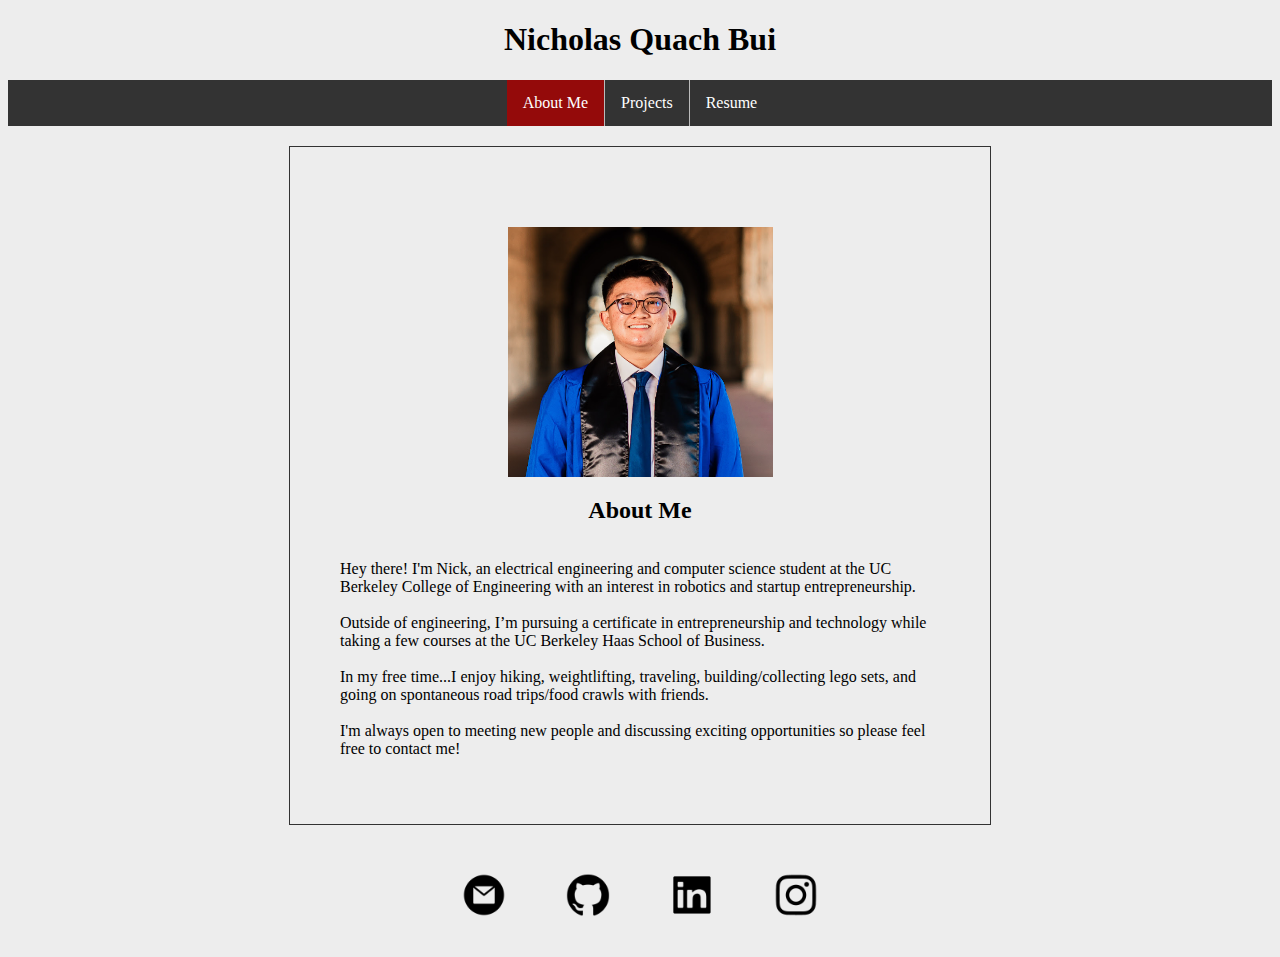
==== index.html @ 92276dda "Pre-React Implementation" ====
<!DOCTYPE html>
<html>

<head>
  <meta charset="UTF-8">
  <meta name="viewport" content="width=device-width; initial-scale=1.0;">
  <title>Nicholas Q. Bui</title>
  <link href="home.css" rel="stylesheet" type="text/css" />
</head>

<body>

  <div class="name">
    <div class="name-text">
      <h1 class="typed">Nicholas Quach Bui</h1>
    </div>
  </div>

  <div class="taskbar">
    <ul>
      <li class="current"><a>About Me</a></li>
      <li><a href="proj.html">Projects</a></li>
      <li><a href="resume.html">Resume</a></li>
    </ul>
  </div>

  <div class="bg-box">

    <div class="pfp-block">
      <img src="pfp.png" class="pfp">
    </div>

    <div class="about-me">
      <div class="about-title">
        <h2>About Me</h2>
      </div>
      <p>Hey there! I'm Nick, an electrical engineering and computer science</a> student at the UC Berkeley College of
        Engineering with an interest in robotics and startup entrepreneurship. <br><br>Outside of engineering, I’m pursuing a certificate in entrepreneurship and technology while taking a few courses at the UC Berkeley Haas School of Business.<br><br> In my free time...I enjoy hiking, weightlifting, traveling, building/collecting lego sets, and going on spontaneous road trips/food crawls with friends.<br></br>I'm always open to meeting new people and discussing exciting opportunities so please feel free to contact me!

    
      </p>
    </div>

  </div>

  <div class="contact">
    <div class="contact-icons">
      <a class="email" href="mailto:nicholasqbui@gmail.com"><img src="email.png" width=100px height=100px></a>
      <a class="git" href="https://github.com/nickkbuii"><img src="git.png" width=100px height=100px></a>
      <a class="linked" href="https://linkedin.com/in/nickkbuii"><img src="linkedin.png" width=100px height=100px></a>
      <a class="insta" href="https://www.instagram.com/nickkbuii"><img src="insta.png" width=100px height=100px></a>
    </div>
  </div>

</body>

</html>
---- home.css ----
body{
  font-family: "Consolas";
  background-color: #ededed;
}

h3{
  display: flex;
  justify-content: center;
}

h1{
  display: flex;
  justify-content: center;
}

ul {
  display:flex;
  justify-content: center;
  list-style-type: none;
  margin: 0;
  padding: 0;
  overflow: hidden;
  background-color: #333;
}

.bg-box{
  width: 600px;
  border: 1px solid #333;
  padding: 50px;
  margin: 20px;
  margin-left: auto;
  margin-right: auto;
}

li{
  float:left;
  border-right: 1px solid #bbb;
}

li:last-child {
  border-right: none;
}

li a {
  display: block;
  color: white;
  text-align: center;
  padding: 14px 16px;
  text-decoration: none;
}

li a:hover {
  background-color: #940a0a;
  color: white;
}

.current{
  background-color: #940a0a;
  color:white;
}

.pfp {
  padding-top: 30px;
  width: 265px;
  height: 250px;
}

.pfp-block {
  display: flex;
  justify-content: center;
}

.about-title{
  display:flex;
  justify-content: center;
}

.contact{
  display: flex;
  justify-content: center;
}

.insta:hover{
  opacity:60%;
}

.email:hover{
  opacity:60%;
}

.linked:hover{
  opacity:60%;
}

.git:hover{
  opacity:60%;
}
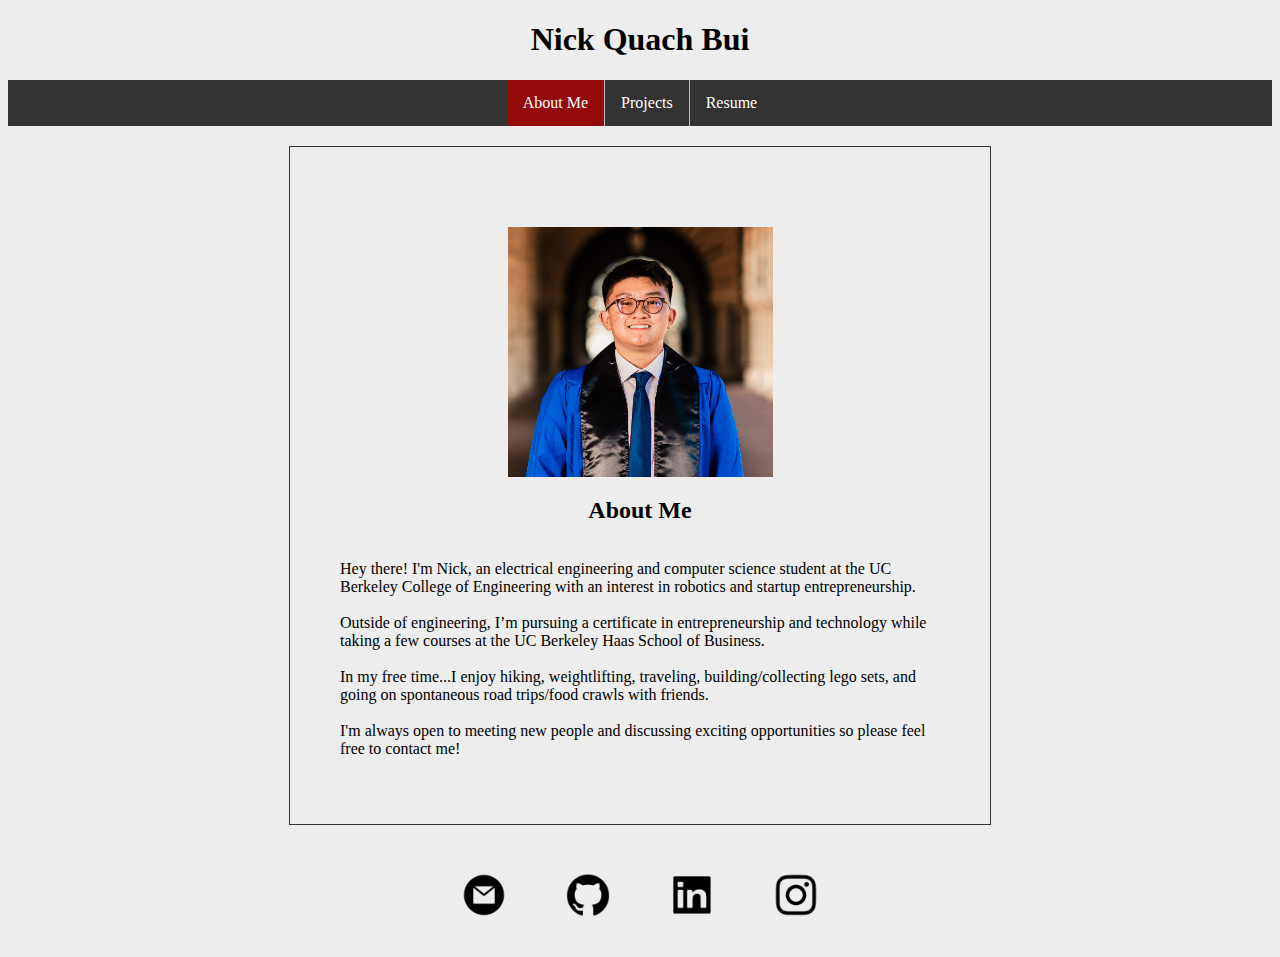
==== commit 63accb91: "name edit" ====
--- a/index.html
+++ b/index.html
@@ -12,7 +12,7 @@
 
   <div class="name">
     <div class="name-text">
-      <h1 class="typed">Nicholas Quach Bui</h1>
+      <h1 class="typed">Nick Quach Bui</h1>
     </div>
   </div>
 
@@ -35,9 +35,13 @@
         <h2>About Me</h2>
       </div>
       <p>Hey there! I'm Nick, an electrical engineering and computer science</a> student at the UC Berkeley College of
-        Engineering with an interest in robotics and startup entrepreneurship. <br><br>Outside of engineering, I’m pursuing a certificate in entrepreneurship and technology while taking a few courses at the UC Berkeley Haas School of Business.<br><br> In my free time...I enjoy hiking, weightlifting, traveling, building/collecting lego sets, and going on spontaneous road trips/food crawls with friends.<br></br>I'm always open to meeting new people and discussing exciting opportunities so please feel free to contact me!
+        Engineering with an interest in robotics and startup entrepreneurship. <br><br>Outside of engineering, I’m
+        pursuing a certificate in entrepreneurship and technology while taking a few courses at the UC Berkeley Haas
+        School of Business.<br><br> In my free time...I enjoy hiking, weightlifting, traveling, building/collecting lego
+        sets, and going on spontaneous road trips/food crawls with friends.<br></br>I'm always open to meeting new
+        people and discussing exciting opportunities so please feel free to contact me!
 
-    
+
       </p>
     </div>
 
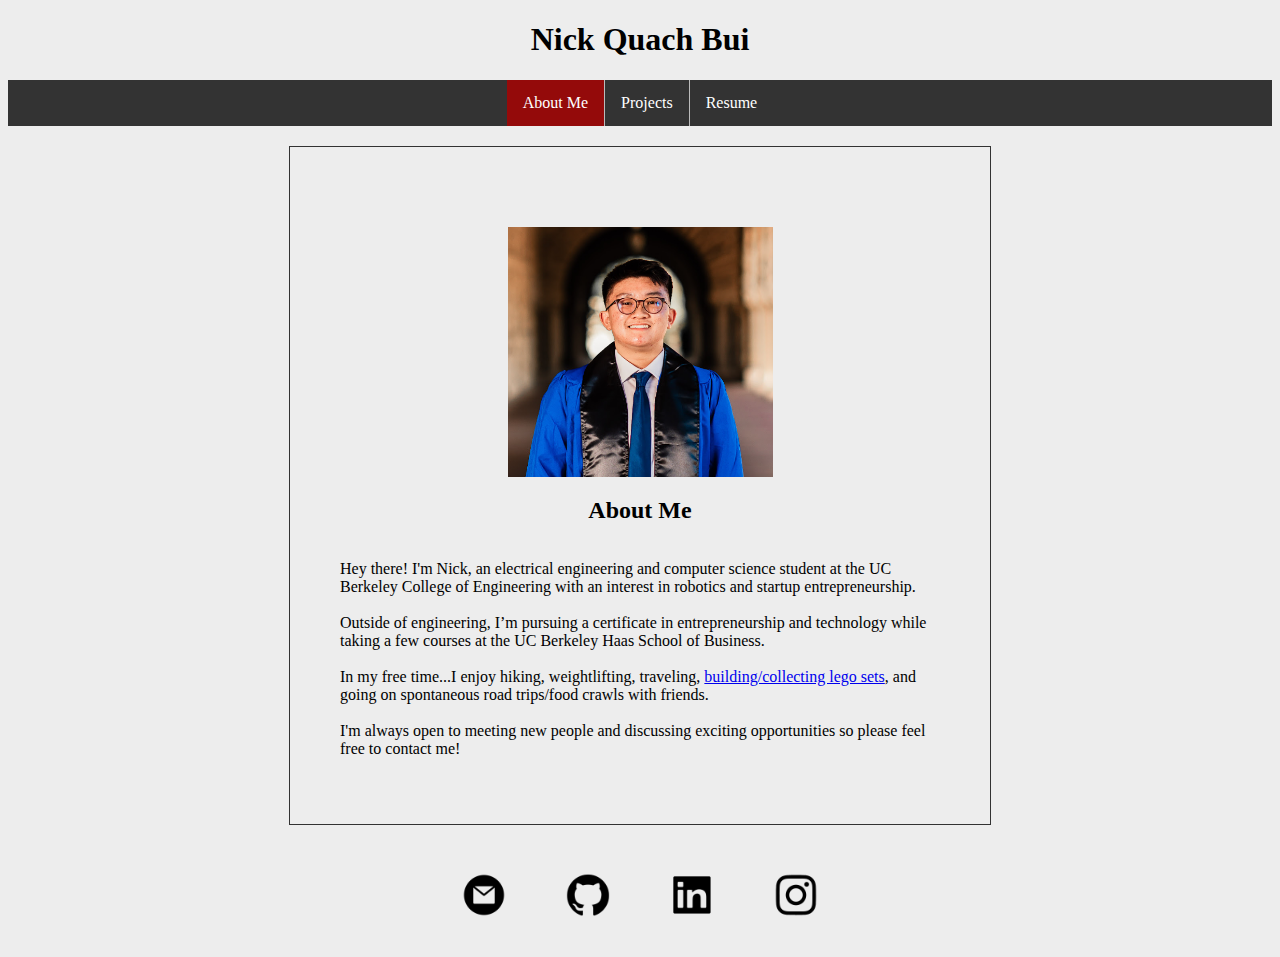
==== commit 5d8c4818: "Lego Botanist" ====
--- a/index.html
+++ b/index.html
@@ -37,8 +37,8 @@
       <p>Hey there! I'm Nick, an electrical engineering and computer science</a> student at the UC Berkeley College of
         Engineering with an interest in robotics and startup entrepreneurship. <br><br>Outside of engineering, I’m
         pursuing a certificate in entrepreneurship and technology while taking a few courses at the UC Berkeley Haas
-        School of Business.<br><br> In my free time...I enjoy hiking, weightlifting, traveling, building/collecting lego
-        sets, and going on spontaneous road trips/food crawls with friends.<br></br>I'm always open to meeting new
+        School of Business.<br><br> In my free time...I enjoy hiking, weightlifting, traveling, <a href="https://drive.google.com/drive/folders/1hmwGuGujgeoBc11ohvtt9EdvAPCPll9U?usp=sharing">building/collecting lego
+          sets</a>, and going on spontaneous road trips/food crawls with friends.<br></br>I'm always open to meeting new
         people and discussing exciting opportunities so please feel free to contact me!
 
 
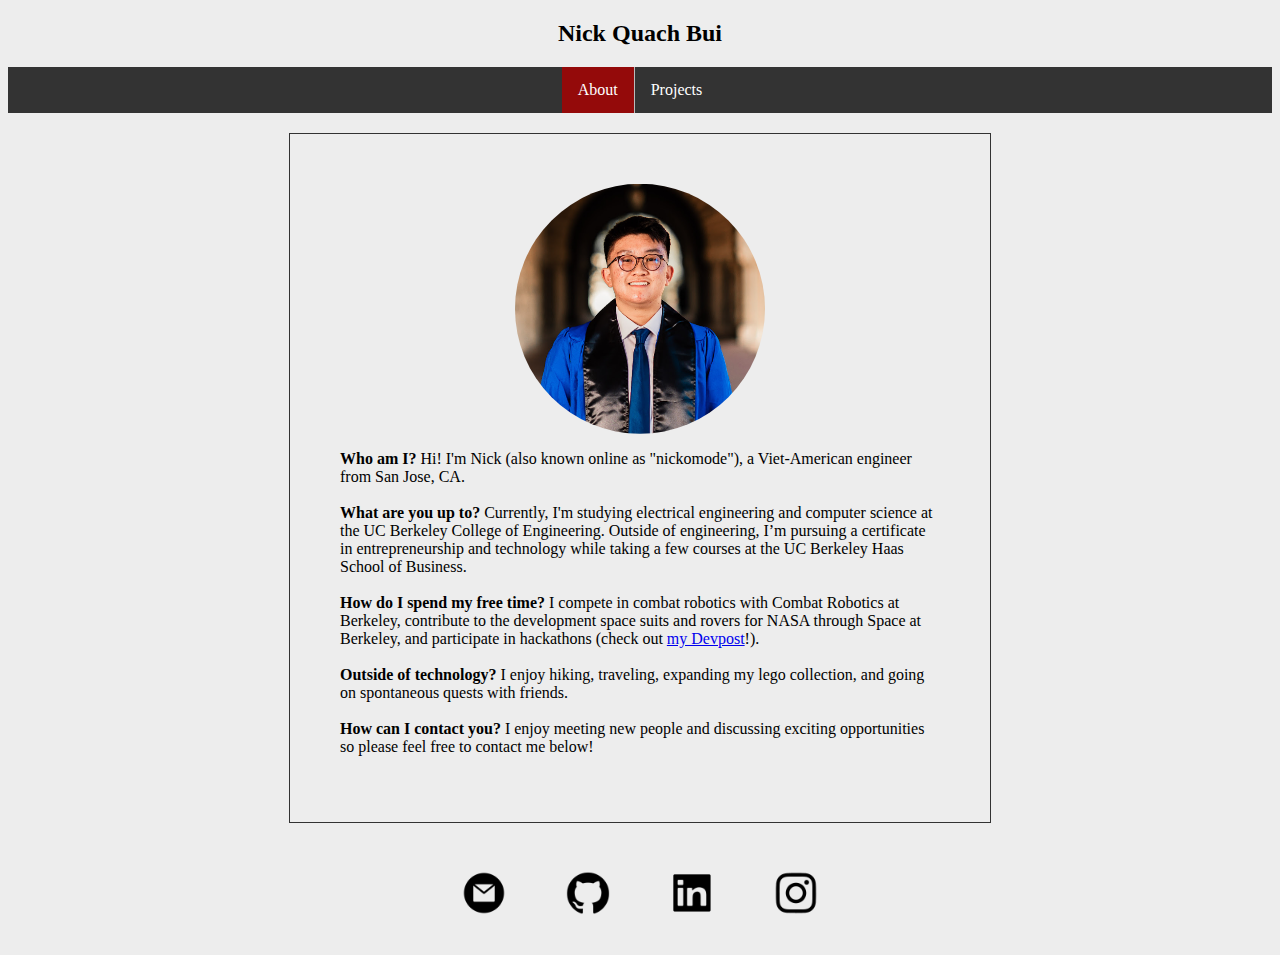
==== commit 6e0c8d59: "3/22/24" ====
--- a/index.html
+++ b/index.html
@@ -4,49 +4,48 @@
 <head>
   <meta charset="UTF-8">
   <meta name="viewport" content="width=device-width; initial-scale=1.0;">
-  <title>Nicholas Q. Bui</title>
+  <title>nickomode</title>
   <link href="home.css" rel="stylesheet" type="text/css" />
 </head>
 
 <body>
-
   <div class="name">
     <div class="name-text">
-      <h1 class="typed">Nick Quach Bui</h1>
+      <h2 class="typed">Nick Quach Bui</h2>
     </div>
   </div>
-
   <div class="taskbar">
     <ul>
-      <li class="current"><a>About Me</a></li>
+      <li class="current"><a>About</a></li>
       <li><a href="proj.html">Projects</a></li>
-      <li><a href="resume.html">Resume</a></li>
     </ul>
   </div>
-
   <div class="bg-box">
-
     <div class="pfp-block">
       <img src="pfp.png" class="pfp">
     </div>
-
     <div class="about-me">
-      <div class="about-title">
-        <h2>About Me</h2>
-      </div>
-      <p>Hey there! I'm Nick, an electrical engineering and computer science</a> student at the UC Berkeley College of
-        Engineering with an interest in robotics and startup entrepreneurship. <br><br>Outside of engineering, I’m
-        pursuing a certificate in entrepreneurship and technology while taking a few courses at the UC Berkeley Haas
-        School of Business.<br><br> In my free time...I enjoy hiking, weightlifting, traveling, <a href="https://drive.google.com/drive/folders/1hmwGuGujgeoBc11ohvtt9EdvAPCPll9U?usp=sharing">building/collecting lego
-          sets</a>, and going on spontaneous road trips/food crawls with friends.<br></br>I'm always open to meeting new
-        people and discussing exciting opportunities so please feel free to contact me!
-
-
+      <p>
+        <b>Who am I?</b>
+        Hi! I'm Nick (also known online as "nickomode"), a Viet-American engineer from San Jose, CA.
+        <br><br>
+        <b>What are you up to?</b>
+        Currently, I'm studying electrical engineering and computer science at the UC
+        Berkeley College of Engineering. Outside of engineering, I’m pursuing a certificate in entrepreneurship and
+        technology while taking a few courses at the UC Berkeley Haas School of Business.
+        <br><br>
+        <b>How do I spend my free time?</b>
+        I compete in combat robotics with Combat Robotics at Berkeley, contribute to the development
+        space suits and rovers for NASA through Space at Berkeley, and participate in hackathons (check out <a href="https://devpost.com/nickomode">my Devpost</a>!).
+        <br></br>
+        <b>Outside of technology?</b>
+        I enjoy hiking, traveling, expanding my lego collection, and going on spontaneous quests with friends.
+        <br></br>
+        <b>How can I contact you?</b>
+        I enjoy meeting new people and discussing exciting opportunities so please feel free to contact me below!
       </p>
     </div>
-
   </div>
-
   <div class="contact">
     <div class="contact-icons">
       <a class="email" href="mailto:nicholasqbui@gmail.com"><img src="email.png" width=100px height=100px></a>
@@ -55,7 +54,6 @@
       <a class="insta" href="https://www.instagram.com/nickkbuii"><img src="insta.png" width=100px height=100px></a>
     </div>
   </div>
-
 </body>
 
 </html>--- a/home.css
+++ b/home.css
@@ -8,7 +8,7 @@
   justify-content: center;
 }
 
-h1{
+h2{
   display: flex;
   justify-content: center;
 }
@@ -60,18 +60,13 @@
 }
 
 .pfp {
-  padding-top: 30px;
-  width: 265px;
+  width: 250px;
   height: 250px;
+  clip-path: circle();;
 }
 
 .pfp-block {
   display: flex;
-  justify-content: center;
-}
-
-.about-title{
-  display:flex;
   justify-content: center;
 }
 
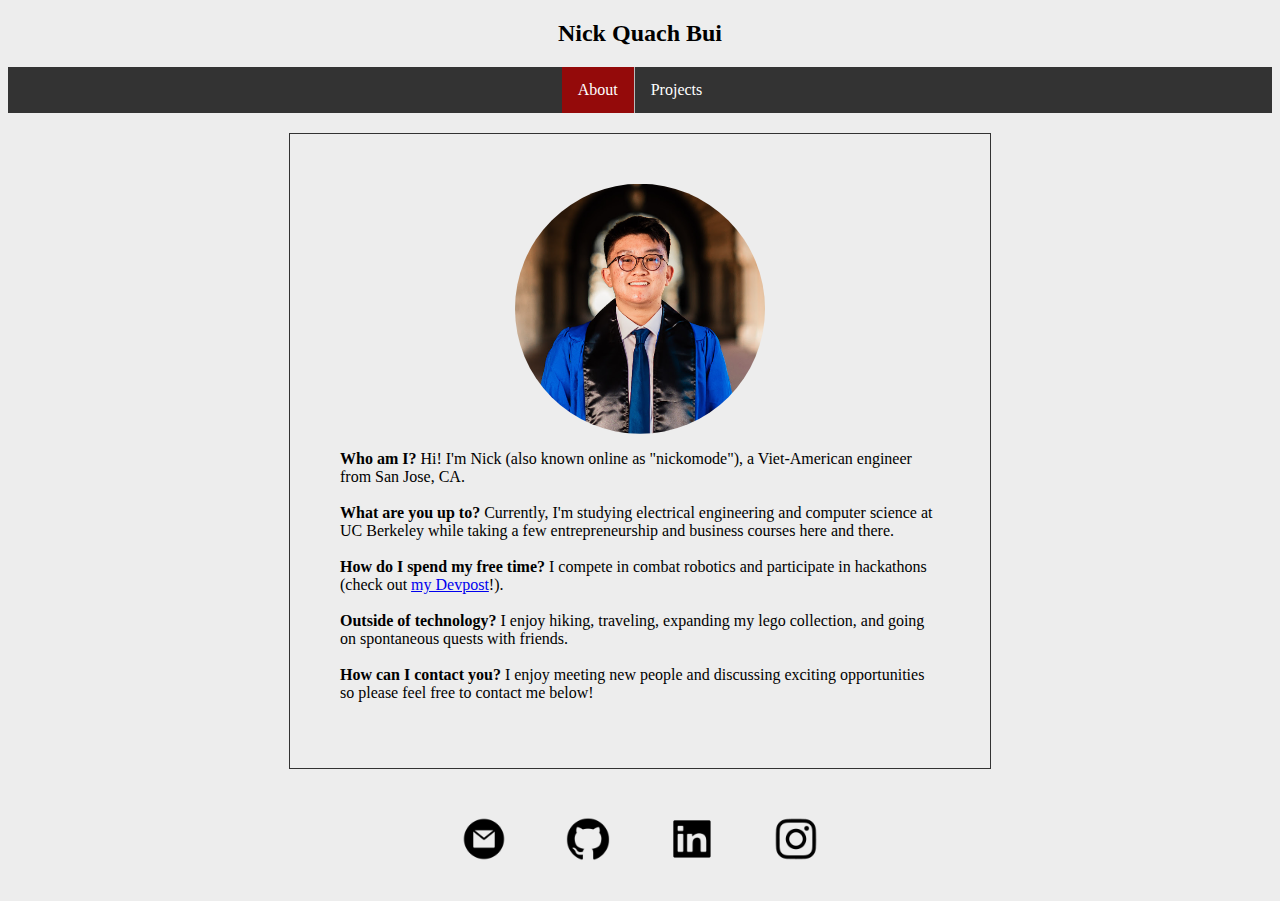
==== commit 37fcff52: "Index edits" ====
--- a/index.html
+++ b/index.html
@@ -30,13 +30,11 @@
         Hi! I'm Nick (also known online as "nickomode"), a Viet-American engineer from San Jose, CA.
         <br><br>
         <b>What are you up to?</b>
-        Currently, I'm studying electrical engineering and computer science at the UC
-        Berkeley College of Engineering. Outside of engineering, I’m pursuing a certificate in entrepreneurship and
-        technology while taking a few courses at the UC Berkeley Haas School of Business.
+        Currently, I'm studying electrical engineering and computer science at UC
+        Berkeley while taking a few entrepreneurship and business courses here and there.
         <br><br>
         <b>How do I spend my free time?</b>
-        I compete in combat robotics with Combat Robotics at Berkeley, contribute to the development
-        space suits and rovers for NASA through Space at Berkeley, and participate in hackathons (check out <a href="https://devpost.com/nickomode">my Devpost</a>!).
+        I compete in combat robotics and participate in hackathons (check out <a href="https://devpost.com/nickomode">my Devpost</a>!).
         <br></br>
         <b>Outside of technology?</b>
         I enjoy hiking, traveling, expanding my lego collection, and going on spontaneous quests with friends.
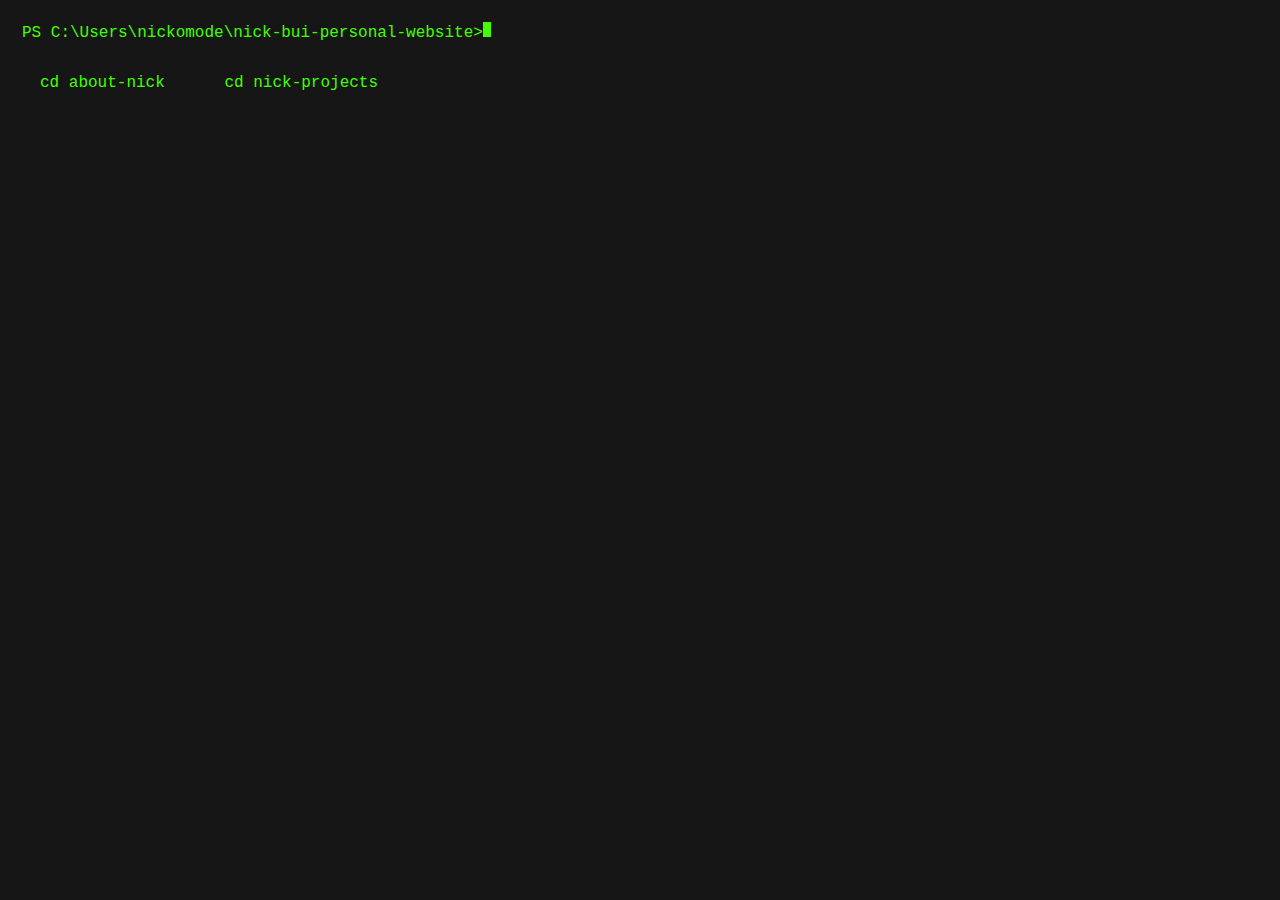
==== commit d52df0c5: "Complete Terminal-Inspired Redesign" ====
--- a/index.html
+++ b/index.html
@@ -1,57 +1,52 @@
 <!DOCTYPE html>
-<html>
+<html lang="en">
 
 <head>
-  <meta charset="UTF-8">
-  <meta name="viewport" content="width=device-width; initial-scale=1.0;">
-  <title>nickomode</title>
-  <link href="home.css" rel="stylesheet" type="text/css" />
+    <meta charset="UTF-8">
+    <meta name="viewport" content="width=device-width, initial-scale=1.0">
+    <title>nickomode</title>
+    <link rel="stylesheet" href="styles.css">
 </head>
 
 <body>
-  <div class="name">
-    <div class="name-text">
-      <h2 class="typed">Nick Quach Bui</h2>
+    <div id="terminal">
+        <div id="prompt" class="prompt">PS C:\Users\nickomode\nick-bui-personal-website></div>
+        <div class="message"></div>
     </div>
-  </div>
-  <div class="taskbar">
-    <ul>
-      <li class="current"><a>About</a></li>
-      <li><a href="proj.html">Projects</a></li>
-    </ul>
-  </div>
-  <div class="bg-box">
-    <div class="pfp-block">
-      <img src="pfp.png" class="pfp">
+    <div class="tabs">
+        <button id="aboutTab">cd about-nick </button>
+        <button id="projectsTab">cd nick-projects</button>
     </div>
-    <div class="about-me">
-      <p>
-        <b>Who am I?</b>
-        Hi! I'm Nick (also known online as "nickomode"), a Viet-American engineer from San Jose, CA.
-        <br><br>
-        <b>What are you up to?</b>
-        Currently, I'm studying electrical engineering and computer science at UC
-        Berkeley while taking a few entrepreneurship and business courses here and there.
-        <br><br>
-        <b>How do I spend my free time?</b>
-        I compete in combat robotics and participate in hackathons (check out <a href="https://devpost.com/nickomode">my Devpost</a>!).
-        <br></br>
-        <b>Outside of technology?</b>
-        I enjoy hiking, traveling, expanding my lego collection, and going on spontaneous quests with friends.
-        <br></br>
-        <b>How can I contact you?</b>
-        I enjoy meeting new people and discussing exciting opportunities so please feel free to contact me below!
-      </p>
+
+    <div class="window" id="fakeWindow">
+        <div class="window-titlebar" id="windowTitle">Title</div>
+        <div class="window-content">
+            <div class="content" id="aboutContent">
+                <img src="assets/pfp.png" class="pfp">
+                <p>
+                    <b>Who am I?</b> Hi! I'm Nick (also known online as "nickomode"), a Viet-American engineer from San
+                    Jose, CA. <br><br>
+                    <b>What are you up to?</b> Currently, I'm studying electrical engineering and computer science at UC
+                    Berkeley while taking a few entrepreneurship and business courses here and there. <br><br>
+                    <b>How do I spend my free time?</b> I compete in combat robotics and participate in hackathons
+                    (check
+                    out <a href="https://devpost.com/nickomode">my Devpost</a>!). <br></br>
+                    <b>Outside of technology?</b> I enjoy hiking, traveling, expanding my lego collection, and going on
+                    spontaneous quests with friends. <br></br>
+                    <b>How can I contact you?</b> I enjoy meeting new people and discussing exciting opportunities so
+                    please
+                    feel free to contact me below!
+                </p>
+            </div>
+
+            <div class="content" id="projectsContent">
+                Work in progress...
+            </div>
+        </div>
+        <button class="window-close-btn" id="windowCloseButton">X</button>
     </div>
-  </div>
-  <div class="contact">
-    <div class="contact-icons">
-      <a class="email" href="mailto:nicholasqbui@gmail.com"><img src="email.png" width=100px height=100px></a>
-      <a class="git" href="https://github.com/nickkbuii"><img src="git.png" width=100px height=100px></a>
-      <a class="linked" href="https://linkedin.com/in/nickkbuii"><img src="linkedin.png" width=100px height=100px></a>
-      <a class="insta" href="https://www.instagram.com/nickkbuii"><img src="insta.png" width=100px height=100px></a>
-    </div>
-  </div>
+
+    <script src="script.js"></script>
 </body>
 
 </html>--- a/styles.css
+++ b/styles.css
@@ -0,0 +1,122 @@
+body {
+    background-color: #161616;
+    color: #000000;
+    font-family: 'Courier New', Courier, monospace;
+    padding: 20px;
+    margin: 0;
+    overflow: hidden;
+}
+
+#terminal {
+    width: 100%;
+    height: 100%;
+    overflow: auto;
+    border: 2px solid #161616;
+}
+
+.prompt {
+    color: #41FF00;
+    display: inline-block;
+    margin-right: 5px;
+}
+
+.message {
+    display: inline-block;
+}
+
+.tabs {
+    margin-top: 20px;
+}
+
+.tabs button {
+    background-color: #161616;
+    color: #41FF00;
+    border: none;
+    cursor: pointer;
+    padding: 10px 20px;
+    font-size: 16px;
+    margin-right: 10px;
+    font-family: 'Courier New', Courier, monospace;
+}
+
+.tabs button:hover {
+    background-color: #1d1b1b;
+}
+
+.content {
+    margin-top: 20px;
+}
+
+.cursor {
+    display: inline-block;
+    width: 8px;
+    height: 15px;
+    background-color: #41FF00;
+    animation: blink 1s infinite;
+}
+
+@keyframes blink {
+    50% {
+        opacity: 0;
+    }
+}
+
+.window {
+    position: absolute;
+    top: 50%;
+    left: 50%;
+    transform: translate(-50%, -50%);
+    width: 400px;
+    min-height: 200px;
+    background-color: #fff;
+    border: 2px solid #000;
+    border-radius: 5px;
+    z-index: 999;
+    display: none;
+    resize: both;
+    overflow: auto;
+}
+
+.window-titlebar {
+    background-color: #333;
+    color: #fff;
+    padding: 10px;
+    border-top-left-radius: 5px;
+    border-top-right-radius: 5px;
+    cursor: move;
+    user-select: none;
+}
+
+.window-content {
+    padding: 20px;
+}
+
+.window-close-btn {
+    position: absolute;
+    top: 5px;
+    right: 5px;
+    background-color: #ff0000;
+    color: #fff;
+    border: none;
+    padding: 5px 10px;
+    cursor: pointer;
+    font-size: 12px;
+}
+
+.about-nick-window {
+    display: none;
+}
+
+.nick-projects-window {
+    display: none;
+}
+
+.pfp {
+    display: block;
+    width: 220px;
+    height: 220px;
+    margin-left: auto;
+    margin-right: auto;
+    clip-path: circle();
+    align-content: center;
+}